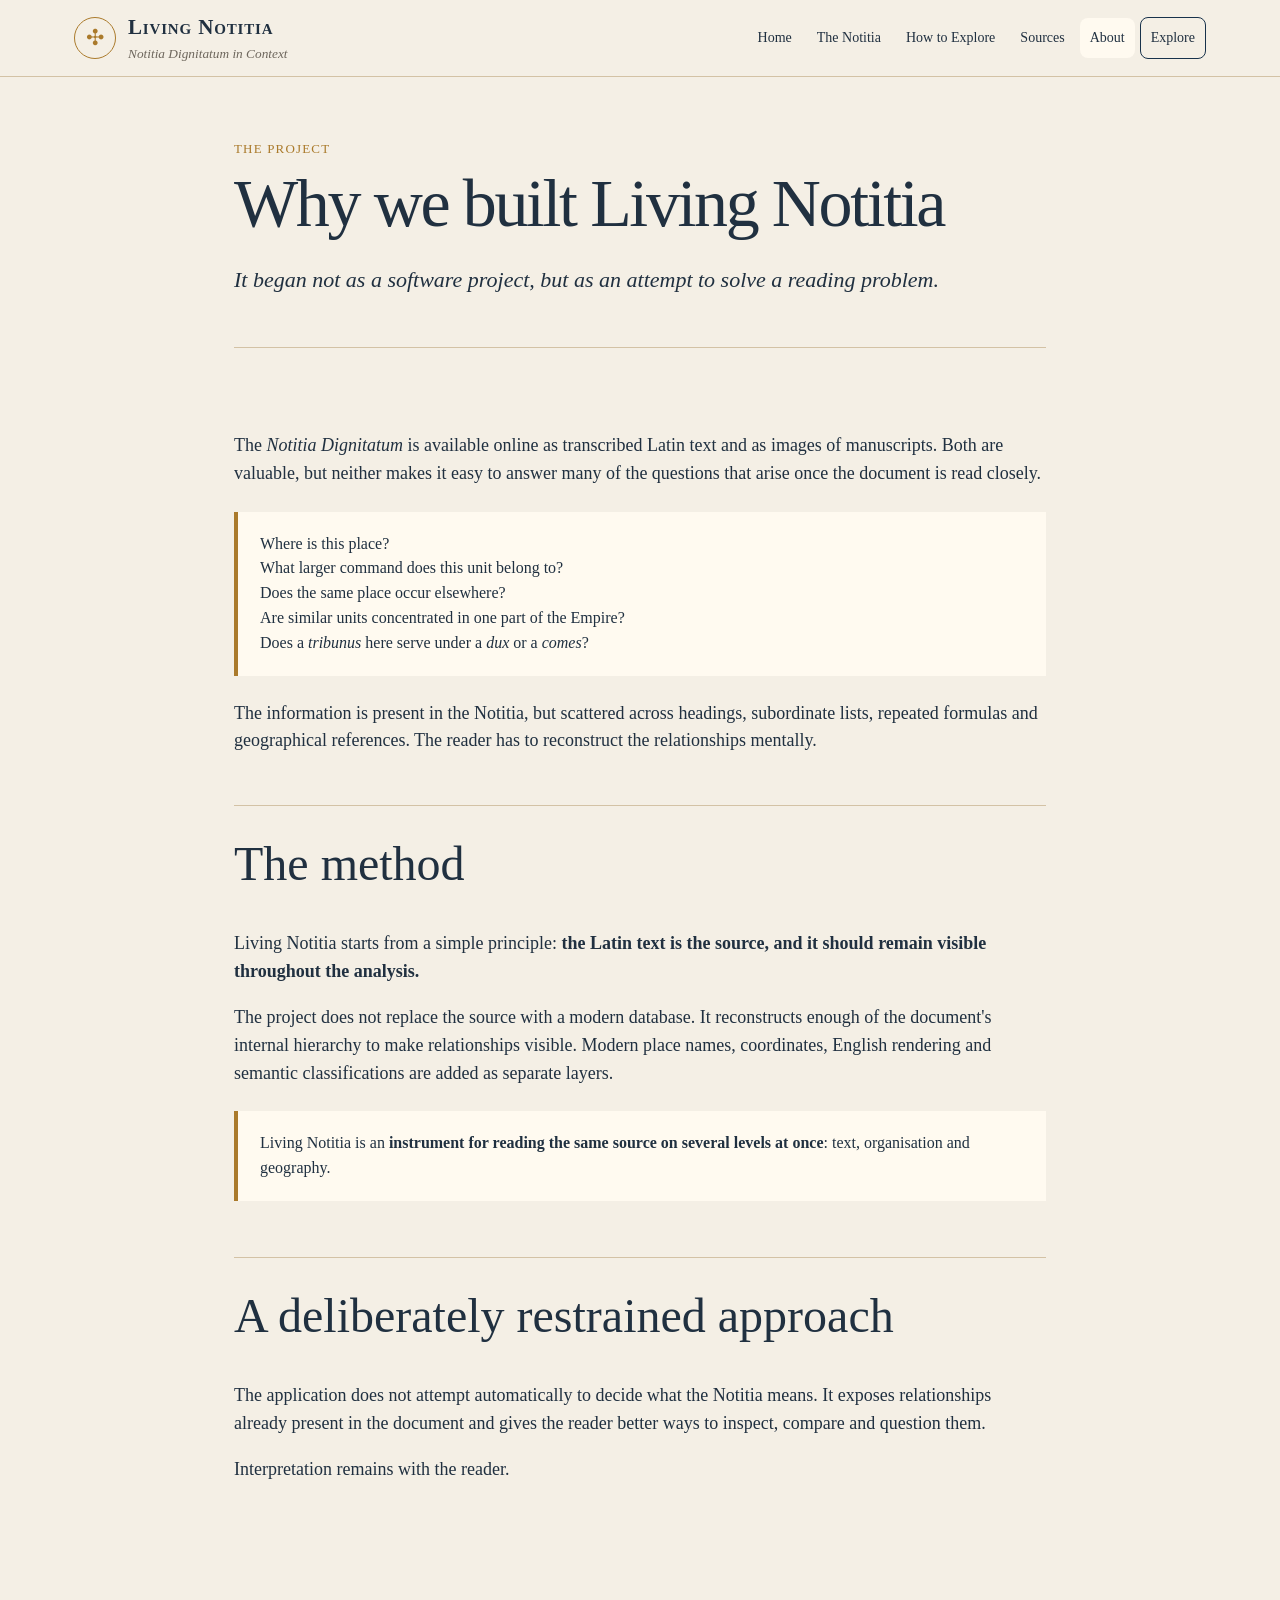
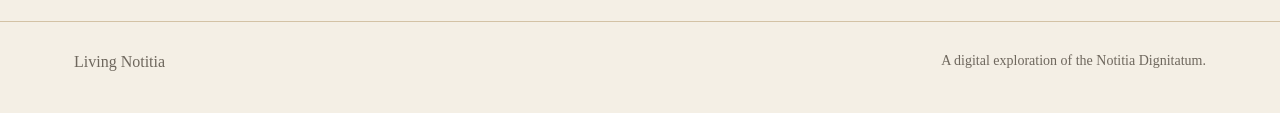
==== web/about.html @ 19d60950 "Add new Living Notitia website design" ====
<!doctype html>
<html lang="en">
<head>
<meta charset="utf-8">
<meta name="viewport" content="width=device-width,initial-scale=1">
<title>About — Living Notitia</title>
<link rel="stylesheet" href="site.css">
</head>
<body data-page="about">

<header class="site-header">
  <div class="nav-wrap">
    <a class="brand" href="index.html" aria-label="Living Notitia home">
      <span class="brand-mark">✣</span>
      <span>
        <strong>Living Notitia</strong>
        <small>Notitia Dignitatum in Context</small>
      </span>
    </a>
    <button class="nav-toggle" type="button" aria-expanded="false">Menu</button>
    <nav class="nav" aria-label="Main navigation">
      <a data-nav="home" href="index.html">Home</a>
      <a data-nav="notitia" href="notitia.html">The Notitia</a>
      <a data-nav="how" href="how-to-explore.html">How to Explore</a>
      <a data-nav="sources" href="sources.html">Sources</a>
      <a data-nav="about" href="about.html">About</a>
      <a class="explore" href="app.html">Explore</a>
    </nav>
  </div>
</header>


<main class="content">
  <header class="page-head">
    <div class="eyebrow">The project</div>
    <h1>Why we built Living Notitia</h1>
    <p class="lead">It began not as a software project, but as an attempt to solve a reading problem.</p>
  </header>

  <section class="section">
    <p>The <em>Notitia Dignitatum</em> is available online as transcribed Latin text and as images of manuscripts. Both are valuable, but neither makes it easy to answer many of the questions that arise once the document is read closely.</p>
    <div class="callout">
      Where is this place?<br>
      What larger command does this unit belong to?<br>
      Does the same place occur elsewhere?<br>
      Are similar units concentrated in one part of the Empire?<br>
      Does a <em>tribunus</em> here serve under a <em>dux</em> or a <em>comes</em>?
    </div>
    <p>The information is present in the Notitia, but scattered across headings, subordinate lists, repeated formulas and geographical references. The reader has to reconstruct the relationships mentally.</p>
  </section>

  <section class="section">
    <h2>The method</h2>
    <p>Living Notitia starts from a simple principle: <strong>the Latin text is the source, and it should remain visible throughout the analysis.</strong></p>
    <p>The project does not replace the source with a modern database. It reconstructs enough of the document's internal hierarchy to make relationships visible. Modern place names, coordinates, English rendering and semantic classifications are added as separate layers.</p>
    <div class="callout">Living Notitia is an <strong>instrument for reading the same source on several levels at once</strong>: text, organisation and geography.</div>
  </section>

  <section class="section">
    <h2>A deliberately restrained approach</h2>
    <p>The application does not attempt automatically to decide what the Notitia means. It exposes relationships already present in the document and gives the reader better ways to inspect, compare and question them.</p>
    <p>Interpretation remains with the reader.</p>
  </section>
</main>


<footer class="site-footer">
  <div class="footer-wrap">
    <div>Living Notitia</div>
    <div class="note">A digital exploration of the Notitia Dignitatum.</div>
  </div>
</footer>
<script src="site.js"></script>

</body>
</html>
---- web/site.css ----
:root {
  --paper:#f4efe5;
  --paper-2:#fffaf0;
  --ink:#203040;
  --muted:#6e675d;
  --gold:#aa7a2b;
  --rule:#d3c2a5;
  --accent:#18324b;
  --max:1180px;
  --radius:14px;
  --font-body:"Palatino Linotype","Book Antiqua",Palatino,"URW Palladio L",serif;
  --font-display:"Palatino Linotype","Book Antiqua",Palatino,"URW Palladio L",serif;
}
* { box-sizing:border-box; }
html { scroll-behavior:smooth; }
body {
  margin:0;
  background:var(--paper);
  color:var(--ink);
  font-family:var(--font-body);
  line-height:1.55;
}
a { color:inherit; }
img { max-width:100%; display:block; }
.site-header {
  position:sticky;
  top:0;
  z-index:20;
  background:rgba(244,239,229,.97);
  border-bottom:1px solid var(--rule);
}
.nav-wrap {
  max-width:var(--max);
  margin:0 auto;
  min-height:76px;
  padding:0 24px;
  display:flex;
  align-items:center;
  gap:24px;
}
.brand {
  display:flex;
  align-items:center;
  gap:12px;
  text-decoration:none;
  white-space:nowrap;
}
.brand-mark {
  width:42px;
  height:42px;
  border:1px solid var(--gold);
  color:var(--gold);
  border-radius:50%;
  display:grid;
  place-items:center;
  font-size:22px;
}
.brand strong {
  display:block;
  font-size:21px;
  font-variant:small-caps;
  letter-spacing:.04em;
}
.brand small {
  display:block;
  color:var(--muted);
  font-style:italic;
}
.nav {
  margin-left:auto;
  display:flex;
  gap:5px;
  align-items:center;
}
.nav a {
  padding:9px 10px;
  border-radius:8px;
  text-decoration:none;
  font-size:14px;
}
.nav a:hover,
.nav a[aria-current="page"] { background:var(--paper-2); }
.nav .explore { border:1px solid var(--accent); }
.nav-toggle {
  display:none;
  margin-left:auto;
  font:inherit;
  background:transparent;
  border:1px solid var(--rule);
  border-radius:8px;
  padding:8px 10px;
}
.hero {
  max-width:var(--max);
  margin:0 auto;
  padding:68px 24px 44px;
  display:grid;
  grid-template-columns:minmax(0,.9fr) minmax(0,1.1fr);
  gap:48px;
  align-items:center;
}
.eyebrow {
  color:var(--gold);
  text-transform:uppercase;
  letter-spacing:.13em;
  font-size:13px;
}
h1,h2,h3 { line-height:1.08; font-family:var(--font-display); }
h1 {
  margin:.12em 0 .18em;
  font-size:clamp(52px,7vw,86px);
  font-weight:500;
  letter-spacing:-.035em;
}
h2 {
  margin-top:0;
  font-size:clamp(32px,4vw,48px);
  font-weight:500;
}
h3 { margin-top:0; font-size:24px; }
.lead { font-size:22px; font-style:italic; }
.actions {
  display:flex;
  gap:12px;
  flex-wrap:wrap;
  margin-top:28px;
}
.button {
  display:inline-block;
  padding:12px 18px;
  border:1px solid var(--accent);
  border-radius:9px;
  text-decoration:none;
}
.button.primary { background:var(--accent); color:white; }
.visual {
  background:var(--paper-2);
  border:1px solid var(--rule);
  border-radius:var(--radius);
  overflow:hidden;
}
.placeholder {
  min-height:390px;
  display:grid;
  place-items:center;
  padding:34px;
  text-align:center;
  color:var(--muted);
  background:
    linear-gradient(rgba(255,255,255,.55),rgba(255,255,255,.55)),
    repeating-linear-gradient(0deg,#e7dcc9 0,#e7dcc9 1px,#f8f2e6 1px,#f8f2e6 24px);
}
.cards {
  max-width:var(--max);
  margin:0 auto;
  padding:10px 24px 72px;
  display:grid;
  grid-template-columns:repeat(2,minmax(0,1fr));
  gap:22px;
}
.card {
  display:block;
  background:var(--paper-2);
  border:1px solid var(--rule);
  border-radius:var(--radius);
  overflow:hidden;
  text-decoration:none;
}
.card .placeholder { min-height:250px; }
.card-copy { padding:22px; }
.card-copy p { color:var(--muted); margin-bottom:0; }
.content {
  max-width:860px;
  margin:0 auto;
  padding:62px 24px 88px;
}
.page-head {
  margin-bottom:34px;
  padding-bottom:28px;
  border-bottom:1px solid var(--rule);
}
.page-head h1 { font-size:clamp(44px,6vw,68px); }
.section {
  padding:32px 0;
  border-bottom:1px solid var(--rule);
}
.section:last-child { border-bottom:0; }
.section p { font-size:18px; }
.callout {
  margin:24px 0;
  padding:20px 22px;
  background:var(--paper-2);
  border-left:4px solid var(--gold);
}
.tree {
  margin:24px 0;
  padding:20px 24px;
  border:1px solid var(--rule);
  border-radius:10px;
  background:var(--paper-2);
  font-family:ui-monospace,SFMono-Regular,Menlo,monospace;
  white-space:pre-wrap;
  line-height:1.8;
}
.grid-2, .grid-3 {
  display:grid;
  gap:16px;
  margin:22px 0;
}
.grid-2 { grid-template-columns:repeat(2,minmax(0,1fr)); }
.grid-3 { grid-template-columns:repeat(3,minmax(0,1fr)); }
.box {
  padding:18px;
  border:1px solid var(--rule);
  border-radius:10px;
  background:var(--paper-2);
}
.example {
  display:block;
  margin:12px 0;
  padding:15px 17px;
  border:1px solid var(--rule);
  border-radius:10px;
  background:var(--paper-2);
}
.example code { color:var(--accent); font-size:16px; }
.site-footer {
  border-top:1px solid var(--rule);
  color:var(--muted);
}
.footer-wrap {
  max-width:var(--max);
  margin:auto;
  padding:28px 24px 38px;
  display:flex;
  justify-content:space-between;
  gap:18px;
}
.note { color:var(--muted); font-size:14px; }
@media (max-width:860px) {
  .hero { grid-template-columns:1fr; padding-top:42px; }
  .cards,.grid-2,.grid-3 { grid-template-columns:1fr; }
  .nav-toggle { display:block; }
  .nav {
    display:none;
    position:absolute;
    top:76px;
    left:0; right:0;
    padding:12px 24px 18px;
    background:var(--paper);
    border-bottom:1px solid var(--rule);
  }
  .nav.open { display:grid; }
  .nav a { padding:9px 0; }
}


/* ===== PARCHMENT SURFACES ===== */
.hero-image,
.story-card,
.term,
.step,
.search-example,
.source-item,
.simple-tree{
  box-shadow:
    var(--shadow),
    inset 0 0 0 1px rgba(255,255,255,.25);
}

.hero-image,
.story-card{
  background:
    linear-gradient(rgba(250,244,231,.82),rgba(250,244,231,.82)),
    var(--paper-light);
}

.button.secondary{
  background:rgba(248,239,221,.5);
}


/* ===== CLASSICAL TYPOGRAPHIC DETAILS ===== */
.eyebrow,
.brand-text strong{
  letter-spacing:.09em;
}

.page-title h1,
.hero h1{
  text-rendering:optimizeLegibility;
}

.font-note{
  max-width:860px;
  margin:24px auto 0;
  padding:0 24px;
  color:var(--muted);
  font-size:14px;
}


/* ===== HOMEPAGE MANUSCRIPT ===== */
.hero-manuscript{
  margin:0;
}

.hero-manuscript .visual{
  display:block;
}

.hero-manuscript .visual img{
  width:100%;
  height:auto;
  object-fit:contain;
  background:var(--paper-2);
}

.hero-manuscript figcaption{
  padding:10px 3px 0;
  color:var(--muted);
  font-size:13px;
  line-height:1.45;
}

.hero-manuscript figcaption a{
  margin-left:.25em;
  color:var(--accent);
  text-decoration:none;
}

.hero-manuscript figcaption a:hover{
  text-decoration:underline;
}


/* ===== MANUSCRIPT + TRANSCRIPTION ===== */
.manuscript-pair{
  display:grid;
  grid-template-columns:minmax(280px,.8fr) minmax(0,1.2fr);
  gap:28px;
  align-items:start;
  margin:28px 0;
}

.manuscript-sheet{
  margin:0;
  position:sticky;
  top:96px;
}

.manuscript-sheet img{
  width:100%;
  height:auto;
  border:1px solid var(--line-soft);
  border-radius:10px;
  box-shadow:var(--shadow);
  background:var(--paper-light);
}

.manuscript-sheet figcaption{
  margin-top:9px;
  color:var(--muted);
  font-size:13px;
}

.transcription-panel{
  padding:26px 28px;
  background:var(--panel);
  border:1px solid var(--line-soft);
  border-radius:12px;
  box-shadow:var(--shadow);
}

.transcription-panel h3{
  margin:5px 0 22px;
  font-size:28px;
}

.latin-heading{
  margin:22px 0 10px;
  font-style:italic;
  font-weight:600;
}

.latin-lines{
  padding-left:20px;
  border-left:2px solid rgba(155,108,36,.28);
}

.latin-lines p{
  margin:.28em 0;
  font-size:17px;
}

.latin-ending{
  margin-top:24px;
  color:var(--accent-2);
  font-weight:600;
}

@media (max-width:900px){
  .manuscript-pair{
    grid-template-columns:1fr;
  }

  .manuscript-sheet{
    position:static;
    max-width:620px;
  }
}


/* ===== ROUGH ENGLISH RENDERING ===== */
.translation-divider{
  height:1px;
  margin:30px 0 26px;
  background:var(--line-soft);
}

.translation-note{
  margin:0 0 20px;
  color:var(--muted);
  font-size:15px !important;
  font-style:italic;
}

.english-heading{
  margin:22px 0 10px;
  font-weight:600;
}

.english-lines{
  padding-left:20px;
  border-left:2px solid rgba(32,56,74,.22);
}

.english-lines p{
  margin:.28em 0;
  font-size:17px;
}

.english-ending{
  margin-top:24px;
  color:var(--accent);
  font-weight:600;
}


/* ===== SOURCE NOTE POP-UP ===== */
.note-trigger{
  appearance:none;
  border:0;
  padding:0;
  margin:0;
  background:transparent;
  color:var(--accent-2);
  font:inherit;
  font-family:inherit;
  font-size:14px;
  letter-spacing:.14em;
  text-transform:uppercase;
  cursor:pointer;
}

.note-trigger:hover,
.note-trigger:focus-visible{
  text-decoration:underline;
  text-underline-offset:4px;
}

.note-trigger span{
  display:inline-block;
  margin-left:.25em;
  font-size:.95em;
}

.note-dialog{
  width:min(680px, calc(100vw - 36px));
  max-height:min(78vh, 760px);
  padding:0;
  border:1px solid var(--line);
  border-radius:14px;
  color:var(--ink);
  background:#f7efdf;
  opacity:1;
  box-shadow:0 22px 70px rgba(42,31,17,.32);
}

.note-dialog::backdrop{
  /* Darken the page behind the note, but do not blur it.
     Safari can otherwise soften the dialog text as well. */
  background:rgba(38,31,22,.52);
}

.note-dialog-inner{
  position:relative;
  padding:30px 34px 32px;
  overflow:auto;
  max-height:min(78vh, 760px);
}

.note-dialog h2{
  margin:7px 38px 20px 0;
  font-size:32px;
}

.note-dialog p{
  font-size:17px;
}

.dialog-close{
  position:absolute;
  top:14px;
  right:16px;
  width:36px;
  height:36px;
  border:1px solid var(--line-soft);
  border-radius:50%;
  background:rgba(255,255,255,.35);
  color:var(--ink);
  font:inherit;
  font-size:25px;
  line-height:1;
  cursor:pointer;
}

.dialog-links{
  display:grid;
  gap:10px;
  margin-top:24px;
  padding-top:18px;
  border-top:1px solid var(--line-soft);
}

.dialog-links a{
  color:var(--accent);
  text-decoration:none;
  font-weight:600;
}

.dialog-links a:hover{
  text-decoration:underline;
}


/* ===== SHARP MODAL TEXT ===== */
.note-dialog,
.note-dialog *{
  -webkit-font-smoothing:antialiased;
  text-rendering:optimizeLegibility;
}

.note-dialog-inner{
  background:#f7efdf;
}

.note-dialog p,
.note-dialog h2,
.note-dialog .eyebrow,
.note-dialog a{
  opacity:1;
}


/* ===== V9 NAVIGATION CUES ===== */
.manuscript-caption{
  display:flex;
  align-items:center;
  justify-content:space-between;
  gap:14px;
  flex-wrap:wrap;
}
.manuscript-button{
  display:inline-block;
  padding:8px 12px;
  border:1px solid var(--accent);
  border-radius:8px;
  background:rgba(248,239,221,.72);
  color:var(--accent);
  text-decoration:none;
  font-size:13px;
  font-weight:600;
  white-space:nowrap;
}
.manuscript-button:hover,
.manuscript-button:focus-visible{
  background:var(--accent);
  color:#fff;
  text-decoration:none;
}
.transcription-heading-row{
  display:flex;
  align-items:center;
  justify-content:space-between;
  gap:12px;
  flex-wrap:wrap;
  margin-bottom:2px;
}
.source-note-button{
  appearance:none;
  border:1px solid var(--line);
  border-radius:999px;
  padding:6px 10px;
  background:rgba(248,239,221,.78);
  color:var(--accent);
  font:inherit;
  font-size:12px;
  font-weight:600;
  letter-spacing:.03em;
  cursor:pointer;
}
.source-note-button:hover,
.source-note-button:focus-visible{
  background:var(--accent);
  color:#fff;
}
.source-note-button span{ margin-left:.2em; }


/* ===== V10 HOMEPAGE ILLUSTRATIONS ===== */
.card-visual{
  aspect-ratio:16 / 9;
  display:grid;
  place-items:center;
  overflow:hidden;
  background:var(--paper-2);
  border-bottom:1px solid var(--rule);
}
.card-visual img{
  width:100%;
  height:100%;
  display:block;
  object-fit:contain;
}
.card-credit{
  display:block;
  margin-top:12px;
  color:var(--muted);
  font-size:12px;
  line-height:1.35;
}
@media (max-width:860px){
  .card-visual{ aspect-ratio:16 / 9; }
}
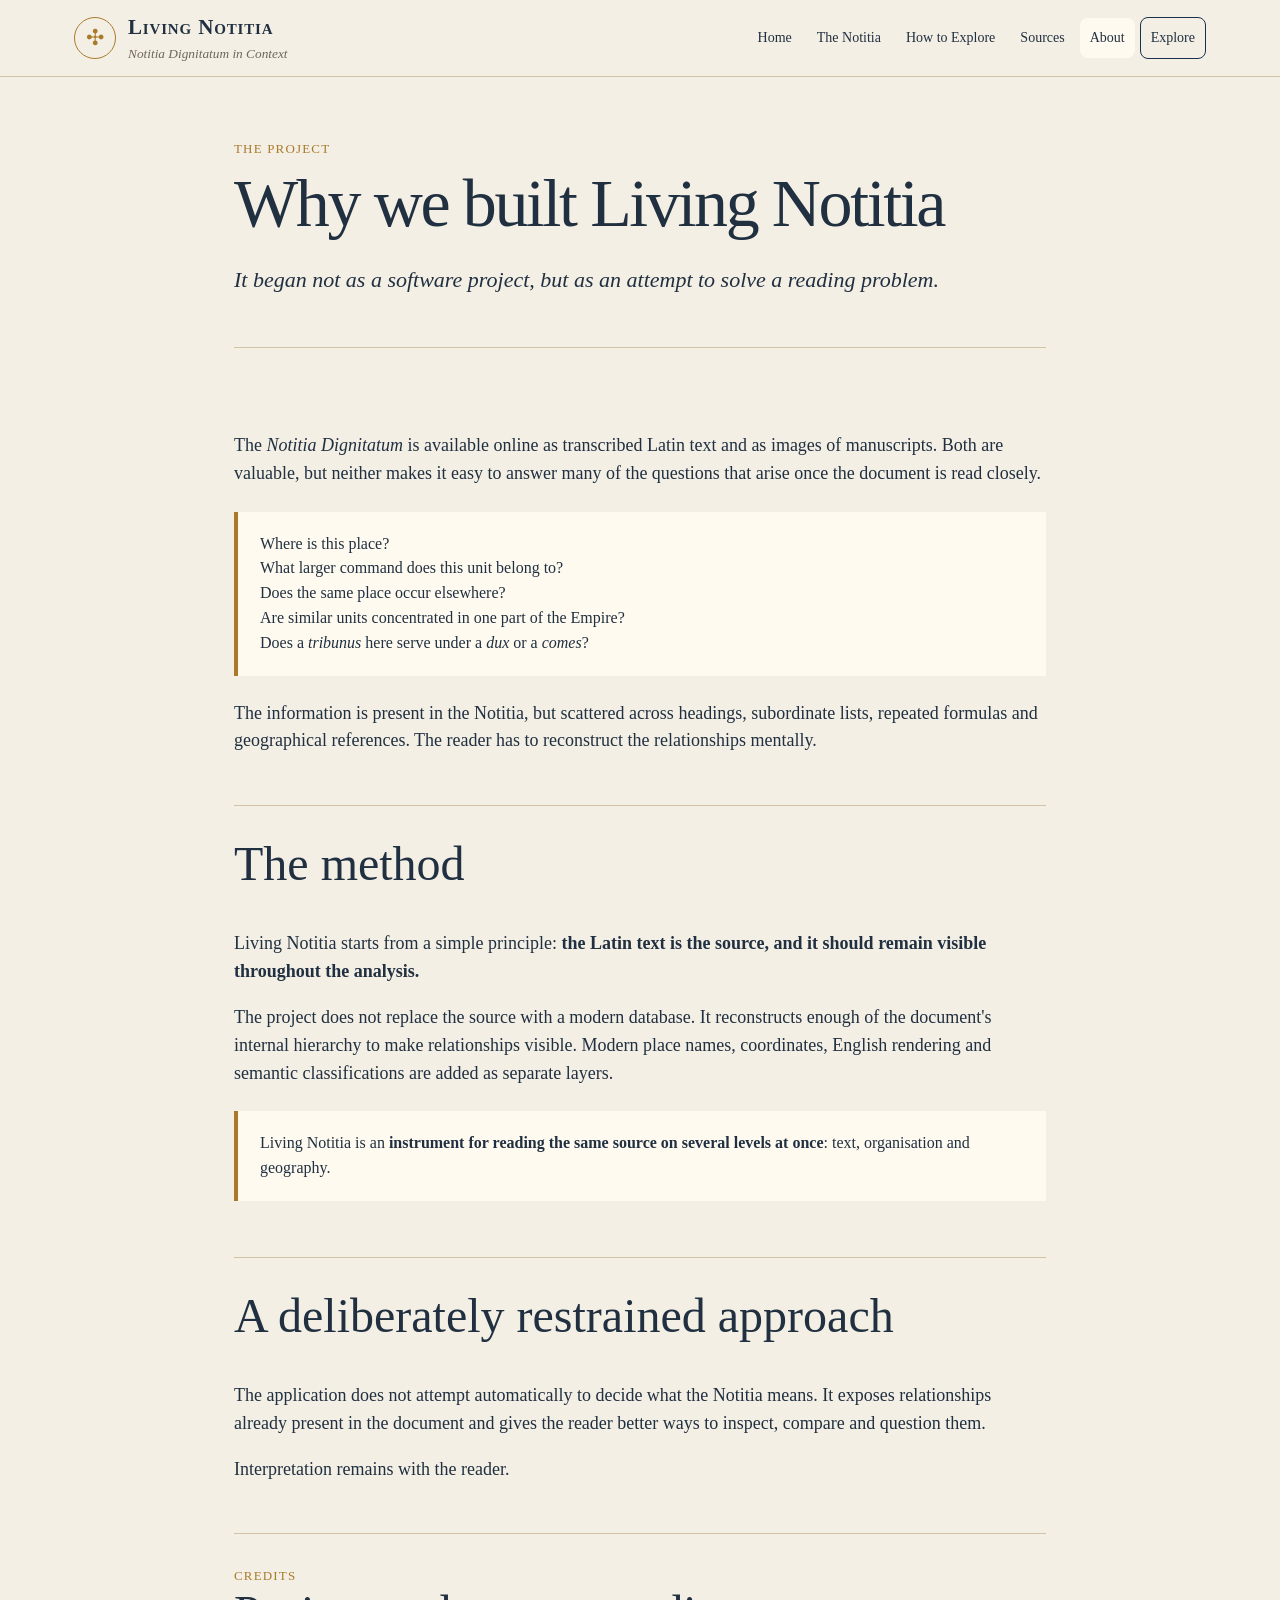
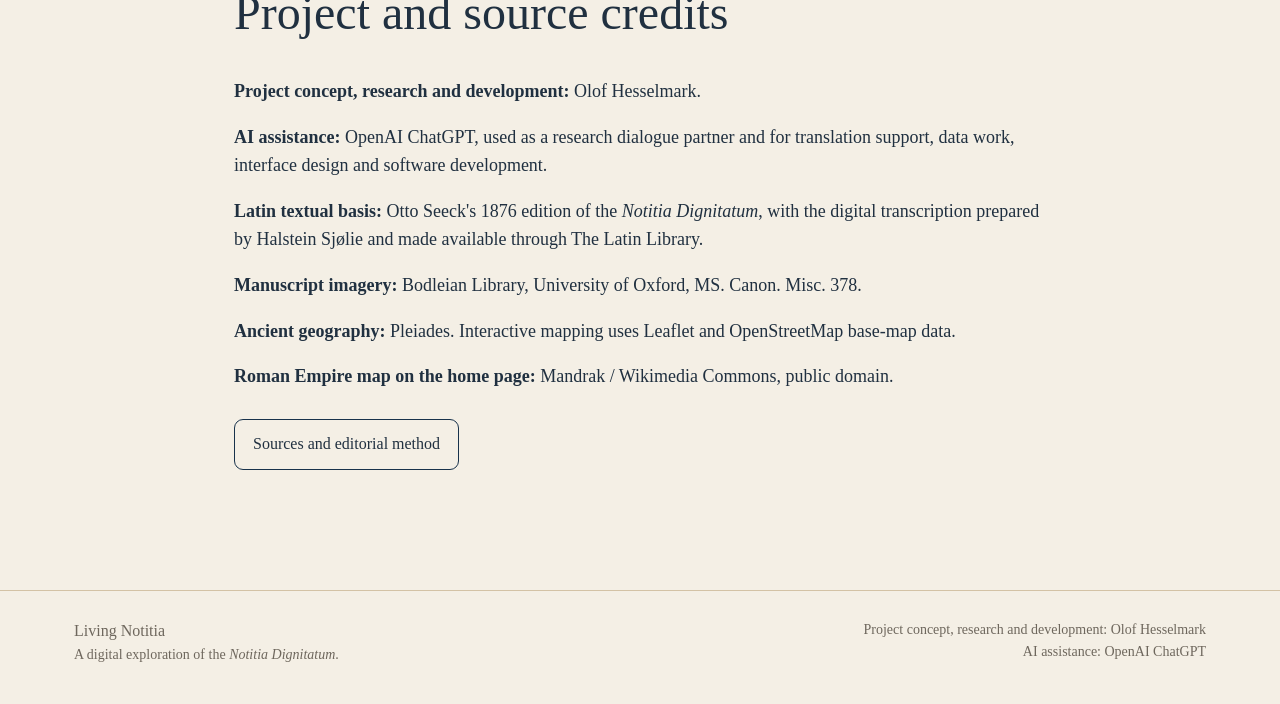
==== commit ab47ca15: "Add credits and search optimization" ====
--- a/web/about.html
+++ b/web/about.html
@@ -3,7 +3,22 @@
 <head>
 <meta charset="utf-8">
 <meta name="viewport" content="width=device-width,initial-scale=1">
-<title>About — Living Notitia</title>
+<title>About Living Notitia — Digital Notitia Dignitatum Project</title>
+<meta name="description" content="About Living Notitia, a digital humanities project for reading the Notitia Dignitatum across text, Roman administration, military organisation and geography.">
+<meta name="author" content="Olof Hesselmark">
+<meta name="robots" content="index,follow,max-image-preview:large">
+<link rel="canonical" href="https://olofhess.github.io/Notitia_Dignitatis/web/about.html">
+<meta property="og:site_name" content="Living Notitia">
+<meta property="og:type" content="article">
+<meta property="og:title" content="About Living Notitia — Digital Notitia Dignitatum Project">
+<meta property="og:description" content="About Living Notitia, a digital humanities project for reading the Notitia Dignitatum across text, Roman administration, military organisation and geography.">
+<meta property="og:url" content="https://olofhess.github.io/Notitia_Dignitatis/web/about.html">
+<meta property="og:image" content="https://olofhess.github.io/Notitia_Dignitatis/web/images/dux_mesopotamiae_bodleian.png">
+<meta property="og:image:alt" content="Illustrated manuscript page for Dux Mesopotamiae in the Notitia Dignitatum">
+<meta name="twitter:card" content="summary_large_image">
+<meta name="twitter:title" content="About Living Notitia — Digital Notitia Dignitatum Project">
+<meta name="twitter:description" content="About Living Notitia, a digital humanities project for reading the Notitia Dignitatum across text, Roman administration, military organisation and geography.">
+<meta name="twitter:image" content="https://olofhess.github.io/Notitia_Dignitatis/web/images/dux_mesopotamiae_bodleian.png">
 <link rel="stylesheet" href="site.css">
 </head>
 <body data-page="about">
@@ -61,13 +76,29 @@
     <p>The application does not attempt automatically to decide what the Notitia means. It exposes relationships already present in the document and gives the reader better ways to inspect, compare and question them.</p>
     <p>Interpretation remains with the reader.</p>
   </section>
+
+  <section class="section" id="credits">
+    <div class="eyebrow">Credits</div>
+    <h2>Project and source credits</h2>
+    <p><strong>Project concept, research and development:</strong> Olof Hesselmark.</p>
+    <p><strong>AI assistance:</strong> OpenAI ChatGPT, used as a research dialogue partner and for translation support, data work, interface design and software development.</p>
+    <p><strong>Latin textual basis:</strong> Otto Seeck's 1876 edition of the <em>Notitia Dignitatum</em>, with the digital transcription prepared by Halstein Sjølie and made available through The Latin Library.</p>
+    <p><strong>Manuscript imagery:</strong> Bodleian Library, University of Oxford, MS. Canon. Misc. 378.</p>
+    <p><strong>Ancient geography:</strong> Pleiades. Interactive mapping uses Leaflet and OpenStreetMap base-map data.</p>
+    <p><strong>Roman Empire map on the home page:</strong> Mandrak / Wikimedia Commons, public domain.</p>
+    <div class="actions"><a class="button" href="sources.html">Sources and editorial method</a></div>
+  </section>
+
 </main>
 
 
 <footer class="site-footer">
   <div class="footer-wrap">
-    <div>Living Notitia</div>
-    <div class="note">A digital exploration of the Notitia Dignitatum.</div>
+    <div>
+      <div>Living Notitia</div>
+      <div class="note">A digital exploration of the <em>Notitia Dignitatum</em>.</div>
+    </div>
+    <div class="note footer-credit">Project concept, research and development: Olof Hesselmark<br>AI assistance: OpenAI ChatGPT</div>
   </div>
 </footer>
 <script src="site.js"></script>
--- a/web/site.css
+++ b/web/site.css
@@ -643,3 +643,10 @@
 @media (max-width:860px){
   .card-visual{ aspect-ratio:16 / 9; }
 }
+
+
+.footer-credit { text-align:right; }
+@media (max-width:700px) {
+  .footer-wrap { flex-direction:column; }
+  .footer-credit { text-align:left; }
+}
